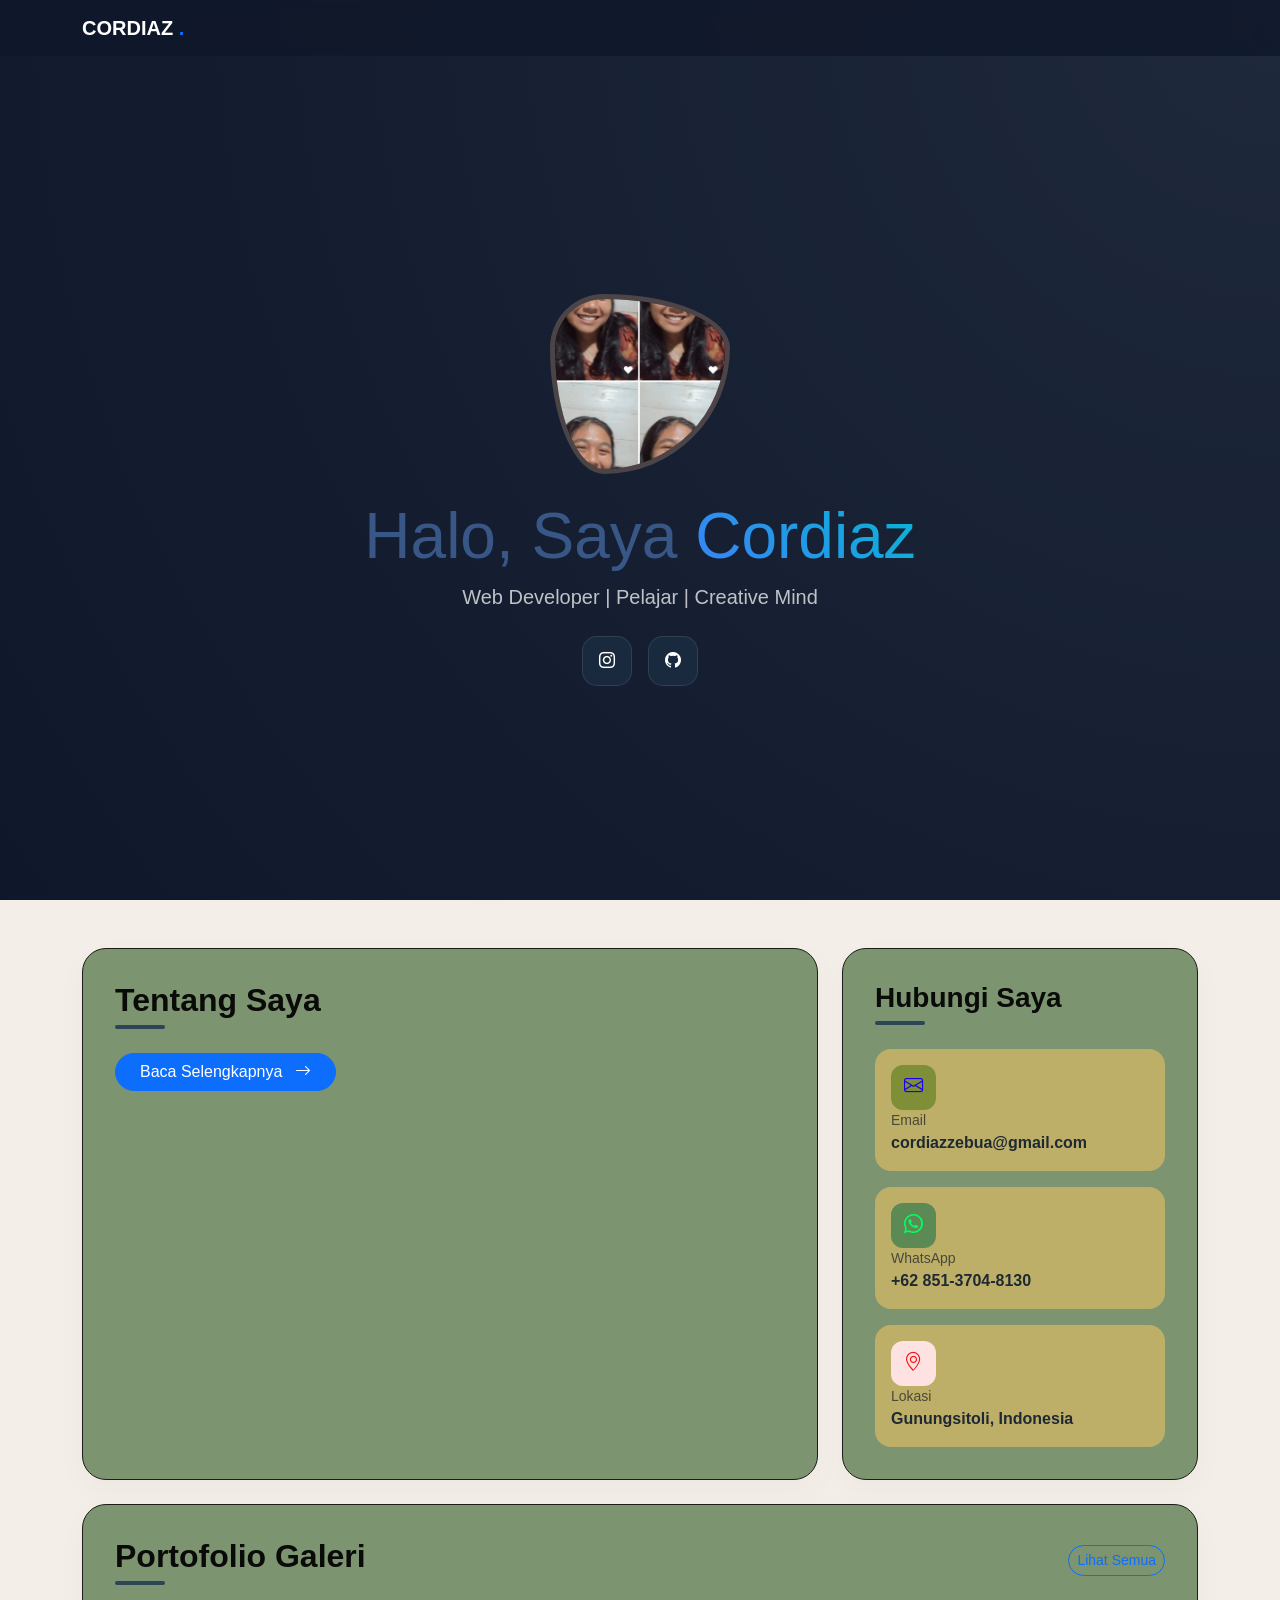
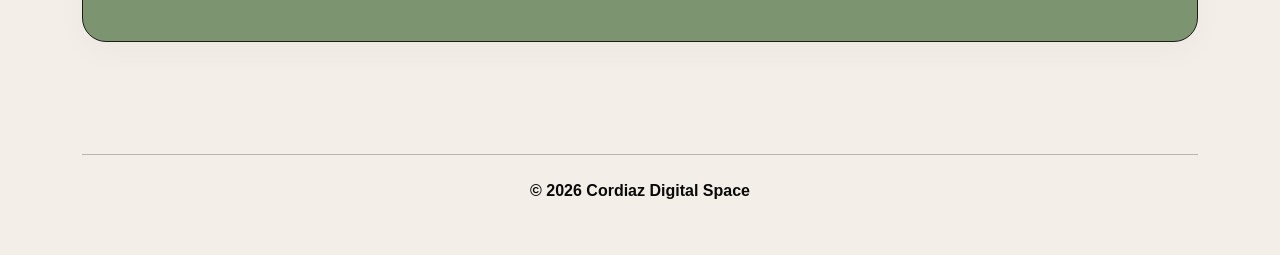
==== index.html @ 0a845ed3 "Add files via upload" ====
<!DOCTYPE html>
<html lang="id">
<head>
    <meta charset="UTF-8">
    <meta name="viewport" content="width=device-width, initial-scale=1.0">
    <title>Biodata Pro | Cordiaz</title>
    
    <link href="https://cdn.jsdelivr.net/npm/bootstrap@5.3.2/dist/css/bootstrap.min.css" rel="stylesheet">
    <link rel="stylesheet" href="https://cdn.jsdelivr.net/npm/bootstrap-icons@1.11.1/font/bootstrap-icons.css">
    <link href="https://fonts.googleapis.com/css2?family=Plus+Jakarta+Sans:wght@300;400;600;800&display=swap" rel="stylesheet">
    <link rel="stylesheet" href="https://cdnjs.cloudflare.com/ajax/libs/animate.css/4.1.1/animate.min.css"/>
    <link rel="stylesheet" href="style.css">
</head>
<body>

<nav class="navbar navbar-expand-lg navbar-dark fixed-top">
    <div class="container">
        <a class="navbar-brand fw-bold" href="#">CORDIAZ <span class="text-primary">.</span></a>
        <button class="navbar-toggler" type="button" data-bs-toggle="collapse" data-bs-target="#navbarNav">
            <span class="navbar-toggler-icon"></span>
        </button>
        <div class="collapse navbar-collapse" id="navbarNav">
         
            </ul>
        </div>
    </div>
</nav>

<header class="hero-section d-flex align-items-center">
    <div class="container text-center animate__animated animate__fadeIn">
        <div class="profile-container">
            <img src="galeri/IMG_20250221_194929_401.webp"  alt="Foto Profil" class="profile-img mb-4">
        </div>
        <h1 class="display-3 fw-800 mb-2">Halo, Saya <span class="text-gradient">Cordiaz</span></h1>
        <p class="lead mb-4 text-light opacity-75">Web Developer | Pelajar | Creative Mind</p>
        <div class="social-hero d-flex justify-content-center gap-3">
            <a href="https://www.instagram.com/cordiazz_18/" target="_blank" class="social-btn"><i class="bi bi-instagram"></i></a>
            <a href="https://github.com/cordiazzebua-blip" target="_blank" class="social-btn"><i class="bi bi-github"></i></a>
        </div>
    </div>
</header>

<main class="container my-5">
    <div class="row g-4">
        <div class="col-lg-8">
            <section id="tentang" class="card-custom Card-tentang h-100 animate__animated animate_fadeInLeft">
                <h2 class="section-title mb-4">Tentang Saya</h2>
                <p class="text-secondary lead">
                    
                <a href="tentang.html" class="btn btn-primary rounded-pill px-4">Baca Selengkapnya <i class="bi bi-arrow-right ms-2"></i></a>
            </section>
        </div>

        <div class="col-lg-4">
            <section id="kontak" class="card-custom h-100 animate__animated animate__fadeInRight">
                <h3 class="section-title mb-4">Hubungi Saya</h3>
                <div class="contact-stack">
                    <a href="mailto:cordiazzebua@gmail.com" class="contact-link mb-3">
                        <div class="icon-circle bg-primary-soft"><i class="bi bi-envelope"></i></div>
                        <div>
                            <p class="small text-muted mb-0">Email</p>
                            <span class="fw-bold">cordiazzebua@gmail.com</span>
                        </div>
                    </a>
                    <a href="https://wa.me/6285137048130" target="_blank" class="contact-link mb-3">
                        <div class="icon-circle bg-success-soft"><i class="bi bi-whatsapp"></i></div>
                        <div>
                            <p class="small text-muted mb-0">WhatsApp</p>
                            <span class="fw-bold">+62 851-3704-8130</span>
                        </div>
                    </a>
                    <a href="#" class="contact-link">
                        <div class="icon-circle bg-danger-soft"><i class="bi bi-geo-alt"></i></div>
                        <div>
                            <p class="small text-muted mb-0">Lokasi</p>
                            <span class="fw-bold">Gunungsitoli, Indonesia</span>
                        </div>
                    </a>
                </div>
            </section>
        </div>

        <div class="col-12">
            <section id="galeri" class="card-custom animate__animated animate__fadeInUp">
                <div class="d-flex justify-content-between align-items-center mb-4">
                    <h2 class="section-title mb-0">Portofolio Galeri</h2>
                    <a href="galeri.html" class="btn btn-outline-primary btn-sm rounded-pill">Lihat Semua</a>
                </div>
               
            </section>
        </div>
    </div>
</main>

<footer class="py-5 text-center mt-5">
    <div class="container">
        <hr class="mb-4 opacity-10">
        <p class="fw-bold mb-1">© 2026 Cordiaz Digital Space</p>
       
</footer>

<script src="https://cdn.jsdelivr.net/npm/bootstrap@5.3.2/dist/js/bootstrap.bundle.min.js"></script>
</body>
</html>
---- style.css ----
:root {
    --primary-color: #2c4457;
    --dark-bg: hsl(90, 11%, 4%);
    --card-bg: #7c946f;
    --text-gradient: linear-gradient(45deg, #3b82f6, #06b6d4);
}

body {
    font-family: 'forte', sans-serif;
    background-color: #F3EEE8;
    color: #09090a;
    scroll-behavior: smooth;
}

/* Navbar */
.navbar {
    background: rgba(15, 23, 42, 0.8) !important;
    backdrop-filter: blur(10px);
    transition: 0.3s;
}

/* Hero Section */
.hero-section {
    min-height: 100vh;
    background: radial-gradient(circle at top right, #1e293b, #0f172a);
    color: rgb(56, 87, 134);
    padding-top: 80px;
}

.profile-img {
    width: 180px;
    height: 180px;
    object-fit: cover;
    border-radius: 30% 70% 70% 30% / 30% 30% 70% 70%;
    border: 5px solid rgba(88, 77, 77, 0.829);
    animation: float 4s ease-in-out infinite;
}

@keyframes float{
    0%,100%{
        transform: translateY(0);
    }
    50%{
        transform: translateY(-8px);
    }
}

.text-gradient {
    background: var(--text-gradient);
    -webkit-background-clip: text;
    -webkit-text-fill-color: transparent;
}

/* Card Styling */
.card-custom {
    background: var(--card-bg);
    padding: 2rem;
    border-radius: 24px;
    border: 1px solid rgb(29, 28, 25);
    box-shadow: 0 10px 30px rgba(0,0,0,0.03);
    transition: transform 0.3s ease, box-shadow 0.3s ease;
}

.card-custom:hover {
    transform: translateY(-5px);
    box-shadow: 0 20px 40px rgba(0,0,0,0.08);
}

.section-title {
    font-weight: 800;
    color: var(--dark-bg);
    position: relative;
    padding-bottom: 10px;
}

.section-title::after {
    content: '';
    position: absolute;
    bottom: 0;
    left: 0;
    width: 50px;
    height: 4px;
    background: var(--primary-color);
    border-radius: 10px;
}

/* Buttons & Social */
.social-btn {
    width: 50px;
    height: 50px;
    display: flex;
    align-items: center;
    justify-content: center;
    border-radius: 15px;
    background: rgba(70, 148, 172, 0.1);
    color: white;
    text-decoration: none;
    transition: 0.3s;
    border: 1px solid rgba(255, 255, 255, 0.1);
}

.social-btn:hover {
    background: var(--primary-color);
    color: rgb(14, 13, 13);
    transform: scale(1.1);
}

/* Contact List */
.contact-link {
    display: grid;
    align-items: center;
    padding: 1rem;
    background: #beaf68;
    border-radius: 16px;
    text-decoration: none;
    color: #1F2933;
    transition: background-color 0.3s ease, color 0.3s ease;
}

.contact-link:hover {
    background: #278580c0;
}

.icon-circle {
    width: 45px;
    height: 45px;
    border-radius: 12px;
    display: flex;
    align-items: center;
    justify-content: center;
    margin-right: 15px;
    font-size: 1.2rem;
}

.bg-primary-soft { background: #6c8529c2; color: #1603ec; }
.bg-success-soft { background: #4b8551da; color: #00ff5e; }
.bg-danger-soft { background: #fee2e2; color: #fc1111; }

/* Gallery Skeleton */
.gallery-skeleton {
    height: 200px;
    background: #3395f1;
    border-radius: 16px;
    position: relative;
    overflow: hidden;
}

.gallery-skeleton::before {
    content: "Foto Galeri";
    position: absolute;
    top: 50%;
    left: 50%;
    transform: translate(-50%, -50%);
    color: #228022dc;
}
.tentang-page{
    font-family: 'Cormorant Garamond', serif;
}
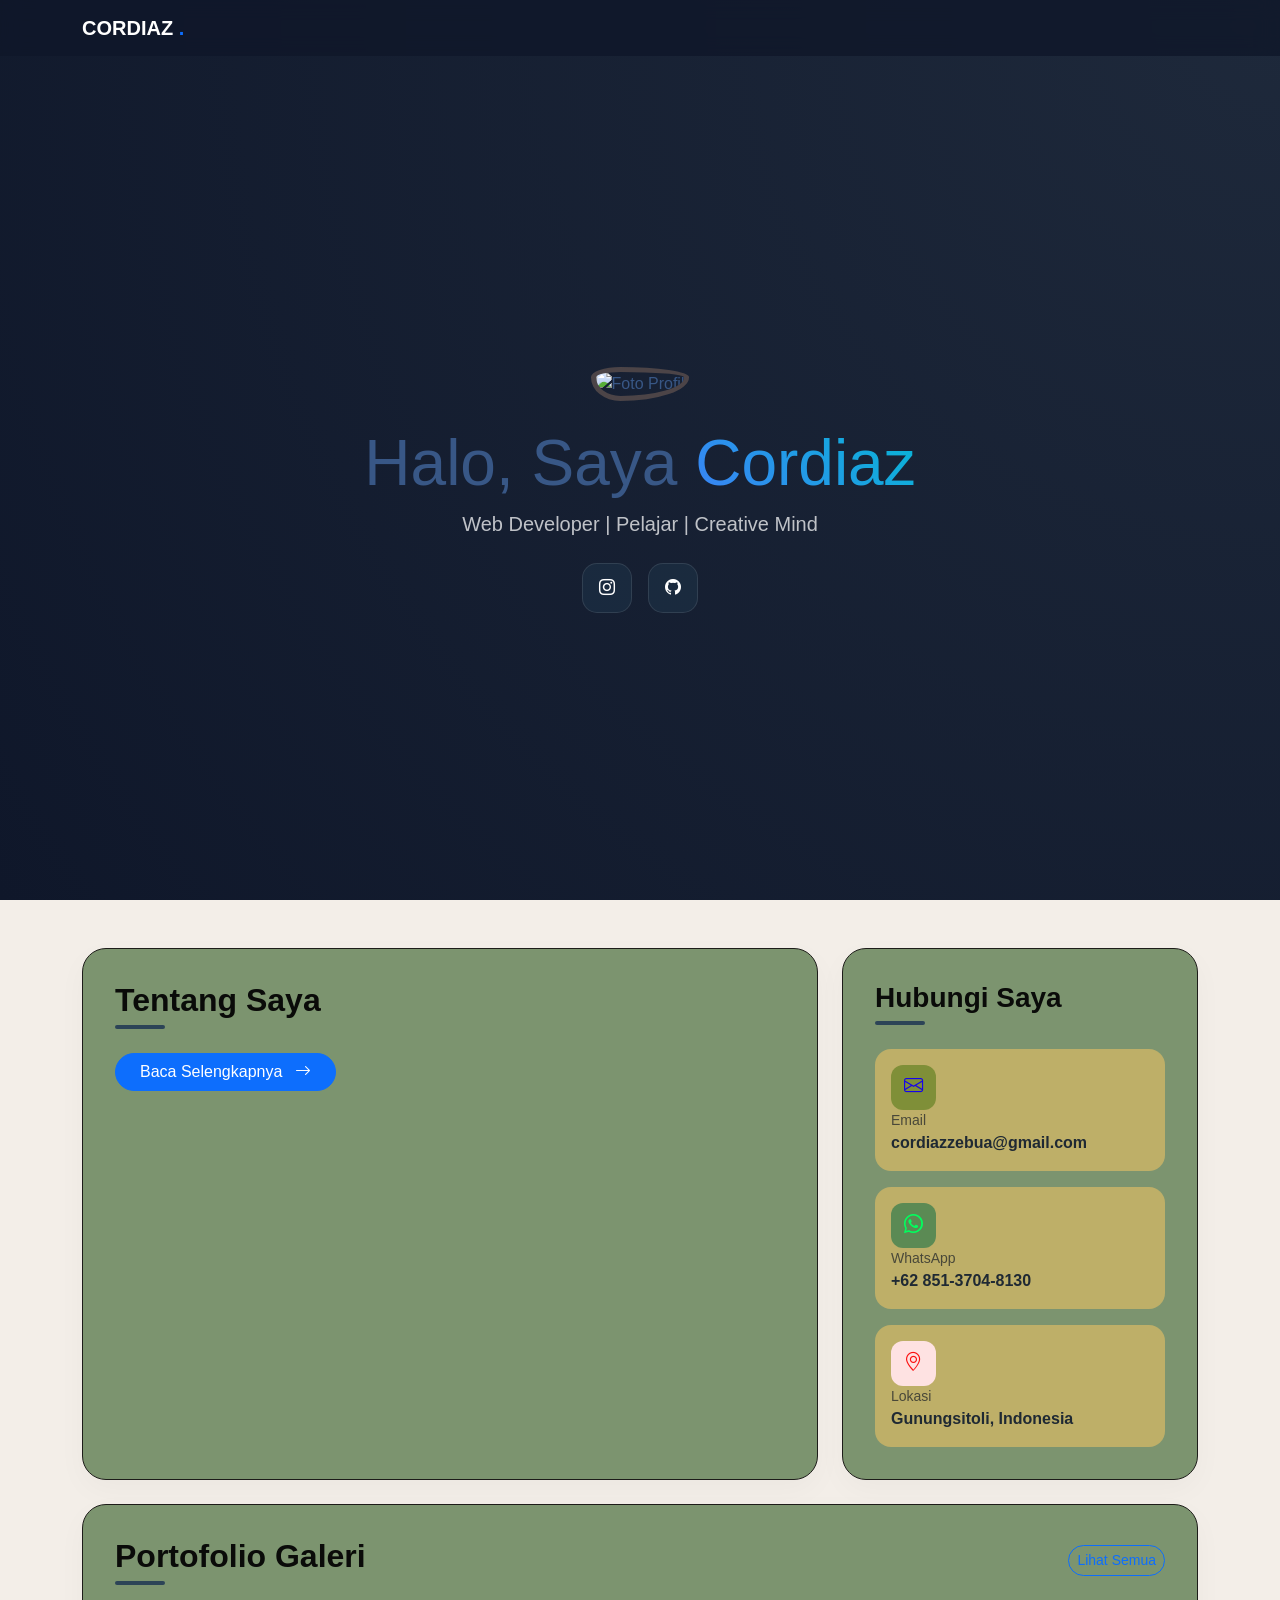
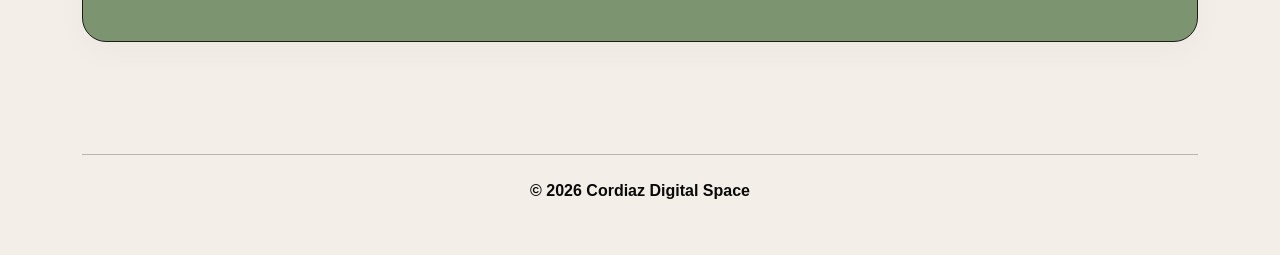
==== commit 68bc5b7b: "Update index.html" ====
--- a/index.html
+++ b/index.html
@@ -29,7 +29,7 @@
 <header class="hero-section d-flex align-items-center">
     <div class="container text-center animate__animated animate__fadeIn">
         <div class="profile-container">
-            <img src="galeri/IMG_20250221_194929_401.webp"  alt="Foto Profil" class="profile-img mb-4">
+            <img src="galeri/WhatsApp Image 2026-01-31 at 22.00.59.jpeg "  alt="Foto Profil" class="profile-img mb-4">
         </div>
         <h1 class="display-3 fw-800 mb-2">Halo, Saya <span class="text-gradient">Cordiaz</span></h1>
         <p class="lead mb-4 text-light opacity-75">Web Developer | Pelajar | Creative Mind</p>
@@ -69,7 +69,7 @@
                             <span class="fw-bold">+62 851-3704-8130</span>
                         </div>
                     </a>
-                    <a href="#" class="contact-link">
+                    <a href="https://www.google.com/maps/place/Tumori,+Kec.+Gunungsitoli+Bar.,+Kota+Gunungsitoli,+Sumatera+Utara/@1.2617547,97.6182229,15z/data=!4m6!3m5!1s0x3025e2d741344089:0x7fff42986b59d1f7!8m2!3d1.2360361!4d97.6019339!16s%2Fg%2F12hhj1fz1?entry=ttu&g_ep=EgoyMDI2MDEyOC4wIKXMDSoASAFQAw%3D%3D" class="contact-link">
                         <div class="icon-circle bg-danger-soft"><i class="bi bi-geo-alt"></i></div>
                         <div>
                             <p class="small text-muted mb-0">Lokasi</p>
@@ -101,4 +101,6 @@
 
 <script src="https://cdn.jsdelivr.net/npm/bootstrap@5.3.2/dist/js/bootstrap.bundle.min.js"></script>
 </body>
-</html>+
+</html>
+
